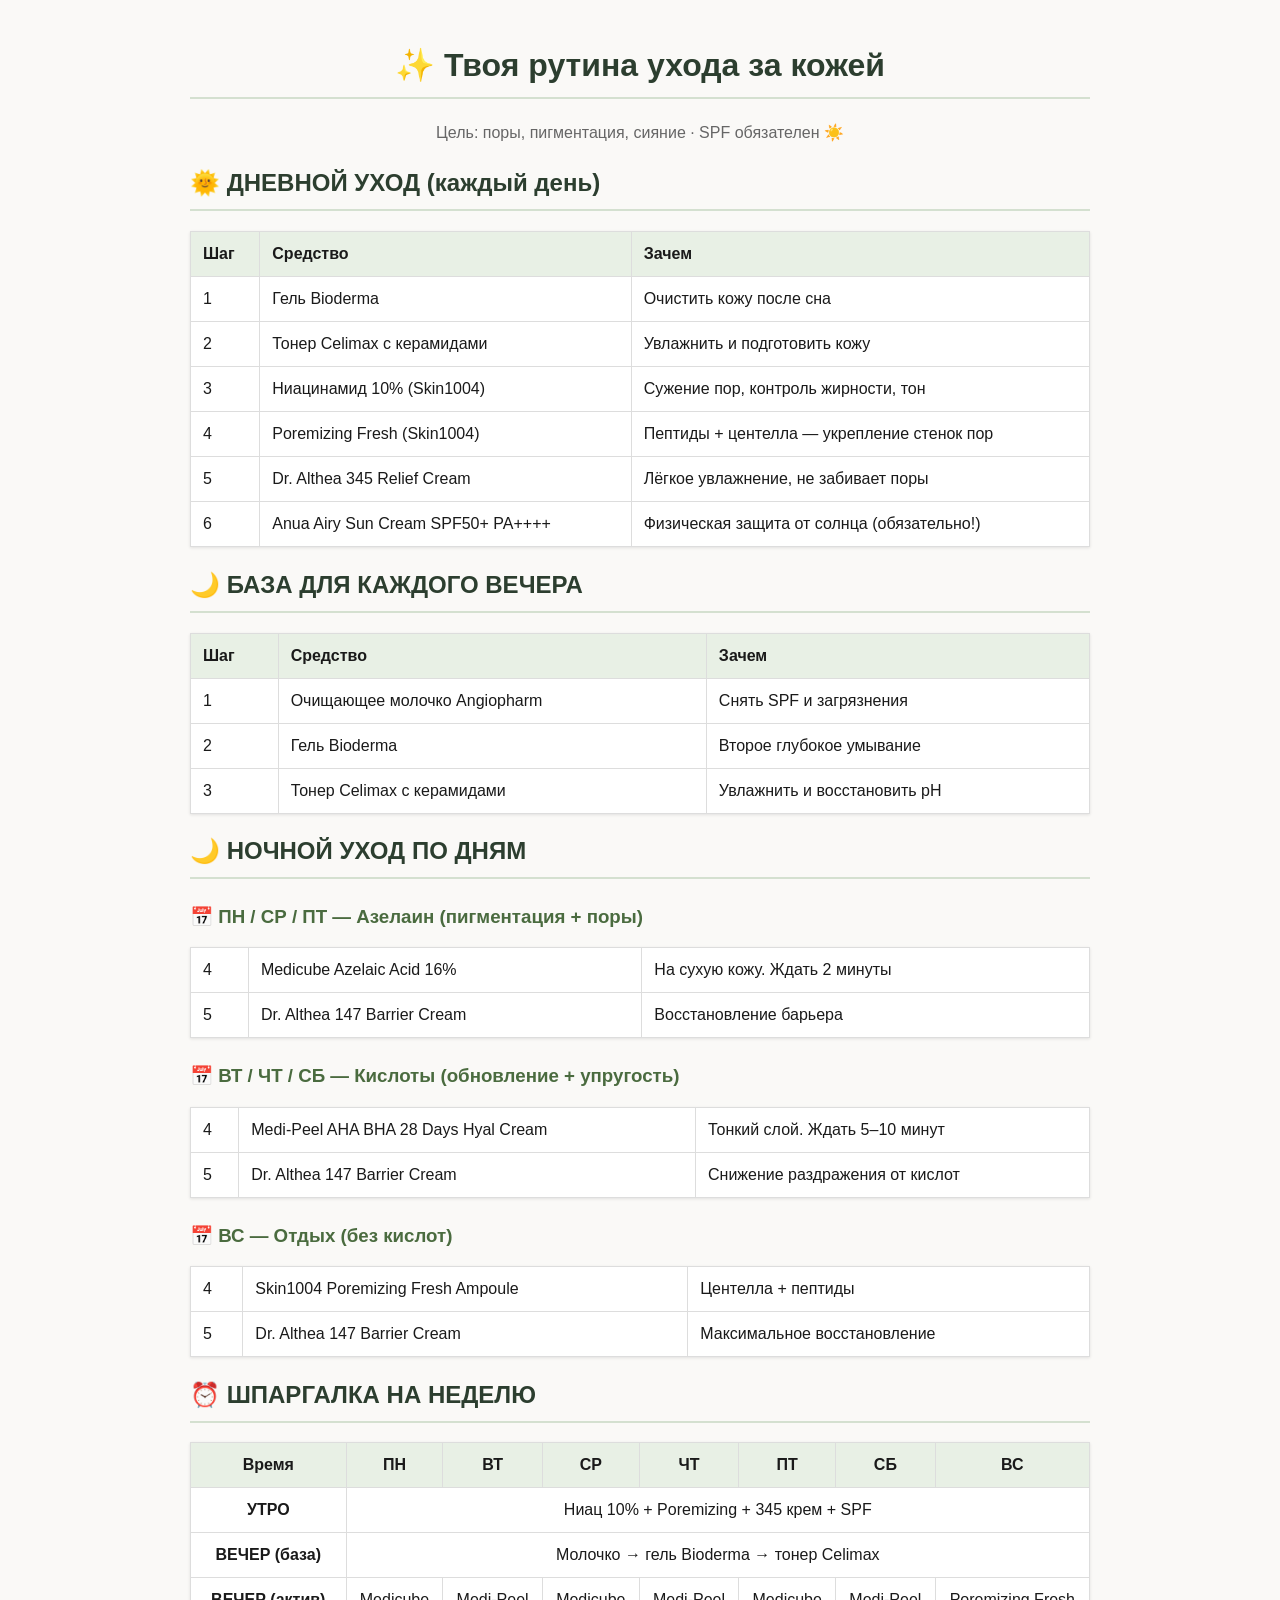
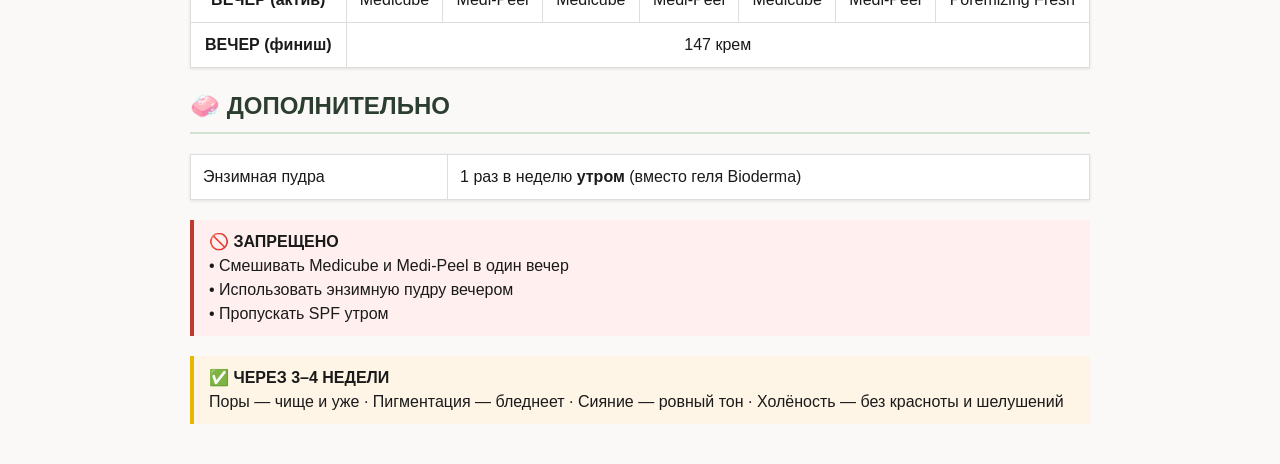
==== index.html @ e7c3cee1 "Create index.html" ====
<!DOCTYPE html>
<html lang="ru">
<head>
    <meta charset="UTF-8">
    <meta name="viewport" content="width=device-width, initial-scale=1.0">
    <title>Твой уход за кожей</title>
    <style>
        body {
            font-family: -apple-system, BlinkMacSystemFont, 'Segoe UI', Roboto, sans-serif;
            max-width: 900px;
            margin: 0 auto;
            padding: 20px;
            background: #faf9f7;
            color: #1a1a1a;
            line-height: 1.5;
        }
        h1, h2 {
            color: #2c3e2f;
            border-bottom: 2px solid #d4e0d0;
            padding-bottom: 8px;
        }
        h1 {
            text-align: center;
        }
        h3 {
            margin: 24px 0 12px 0;
            color: #4a6b3f;
        }
        table {
            width: 100%;
            border-collapse: collapse;
            background: white;
            margin: 16px 0;
            box-shadow: 0 1px 3px rgba(0,0,0,0.1);
        }
        th, td {
            border: 1px solid #ddd;
            padding: 10px 12px;
            text-align: left;
            vertical-align: top;
        }
        th {
            background-color: #e8f0e5;
            font-weight: 600;
        }
        .day-table th, .day-table td {
            text-align: center;
        }
        .badge {
            background: #2c3e2f;
            color: white;
            padding: 2px 8px;
            border-radius: 20px;
            font-size: 12px;
            display: inline-block;
            margin: 4px 0;
        }
        .highlight {
            background: #fef5e7;
            border-left: 4px solid #e6b800;
            padding: 10px 15px;
            margin: 20px 0;
        }
        .warning {
            background: #ffefef;
            border-left: 4px solid #c0392b;
            padding: 10px 15px;
            margin: 20px 0;
        }
        @media (max-width: 600px) {
            body {
                padding: 12px;
            }
            th, td {
                padding: 6px 8px;
                font-size: 12px;
            }
        }
    </style>
</head>
<body>

<h1>✨ Твоя рутина ухода за кожей</h1>
<p style="text-align: center; color: #666;">Цель: поры, пигментация, сияние · SPF обязателен ☀️</p>

<h2>🌞 ДНЕВНОЙ УХОД (каждый день)</h2>
<table>
    <thead>
        <tr><th>Шаг</th><th>Средство</th><th>Зачем</th></tr>
    </thead>
    <tbody>
        <tr><td>1</td><td>Гель Bioderma</td><td>Очистить кожу после сна</td></tr>
        <tr><td>2</td><td>Тонер Celimax с керамидами</td><td>Увлажнить и подготовить кожу</td></tr>
        <tr><td>3</td><td>Ниацинамид 10% (Skin1004)</td><td>Сужение пор, контроль жирности, тон</td></tr>
        <tr><td>4</td><td>Poremizing Fresh (Skin1004)</td><td>Пептиды + центелла — укрепление стенок пор</td></tr>
        <tr><td>5</td><td>Dr. Althea 345 Relief Cream</td><td>Лёгкое увлажнение, не забивает поры</td></tr>
        <tr><td>6</td><td>Anua Airy Sun Cream SPF50+ PA++++</td><td>Физическая защита от солнца (обязательно!)</td></tr>
    </tbody>
</table>

<h2>🌙 БАЗА ДЛЯ КАЖДОГО ВЕЧЕРА</h2>
<table>
    <thead><tr><th>Шаг</th><th>Средство</th><th>Зачем</th></tr></thead>
    <tbody>
        <tr><td>1</td><td>Очищающее молочко Angiopharm</td><td>Снять SPF и загрязнения</td></tr>
        <tr><td>2</td><td>Гель Bioderma</td><td>Второе глубокое умывание</td></tr>
        <tr><td>3</td><td>Тонер Celimax с керамидами</td><td>Увлажнить и восстановить pH</td></tr>
    </tbody>
</table>

<h2>🌙 НОЧНОЙ УХОД ПО ДНЯМ</h2>

<h3>📅 ПН / СР / ПТ — Азелаин (пигментация + поры)</h3>
<table><tbody><tr><td>4</td><td>Medicube Azelaic Acid 16%</td><td>На сухую кожу. Ждать 2 минуты</td></tr>
<tr><td>5</td><td>Dr. Althea 147 Barrier Cream</td><td>Восстановление барьера</td></tr></tbody></table>

<h3>📅 ВТ / ЧТ / СБ — Кислоты (обновление + упругость)</h3>
<table><tbody><tr><td>4</td><td>Medi-Peel AHA BHA 28 Days Hyal Cream</td><td>Тонкий слой. Ждать 5–10 минут</td></tr>
<tr><td>5</td><td>Dr. Althea 147 Barrier Cream</td><td>Снижение раздражения от кислот</td></tr></tbody></table>

<h3>📅 ВС — Отдых (без кислот)</h3>
<table><tbody><tr><td>4</td><td>Skin1004 Poremizing Fresh Ampoule</td><td>Центелла + пептиды</td></tr>
<tr><td>5</td><td>Dr. Althea 147 Barrier Cream</td><td>Максимальное восстановление</td></tr></tbody></table>

<h2>⏰ ШПАРГАЛКА НА НЕДЕЛЮ</h2>
<table class="day-table">
    <thead><tr><th>Время</th><th>ПН</th><th>ВТ</th><th>СР</th><th>ЧТ</th><th>ПТ</th><th>СБ</th><th>ВС</th></tr></thead>
    <tbody>
        <tr><td><strong>УТРО</strong></td><td colspan="7">Ниац 10% + Poremizing + 345 крем + SPF</td></tr>
        <tr><td><strong>ВЕЧЕР (база)</strong></td><td colspan="7">Молочко → гель Bioderma → тонер Celimax</td></tr>
        <tr><td><strong>ВЕЧЕР (актив)</strong></td><td>Medicube</td><td>Medi-Peel</td><td>Medicube</td><td>Medi-Peel</td><td>Medicube</td><td>Medi-Peel</td><td>Poremizing Fresh</td></tr>
        <tr><td><strong>ВЕЧЕР (финиш)</strong></td><td colspan="7">147 крем</td></tr>
    </tbody>
</table>

<h2>🧼 ДОПОЛНИТЕЛЬНО</h2>
<table><tbody><tr><td>Энзимная пудра</td><td>1 раз в неделю <strong>утром</strong> (вместо геля Bioderma)</td></tr></tbody></table>

<div class="warning">
    <strong>🚫 ЗАПРЕЩЕНО</strong><br>
    • Смешивать Medicube и Medi-Peel в один вечер<br>
    • Использовать энзимную пудру вечером<br>
    • Пропускать SPF утром
</div>

<div class="highlight">
    <strong>✅ ЧЕРЕЗ 3–4 НЕДЕЛИ</strong><br>
    Поры — чище и уже · Пигментация — бледнеет · Сияние — ровный тон · Холёность — без красноты и шелушений
</div>

</body>
</html>
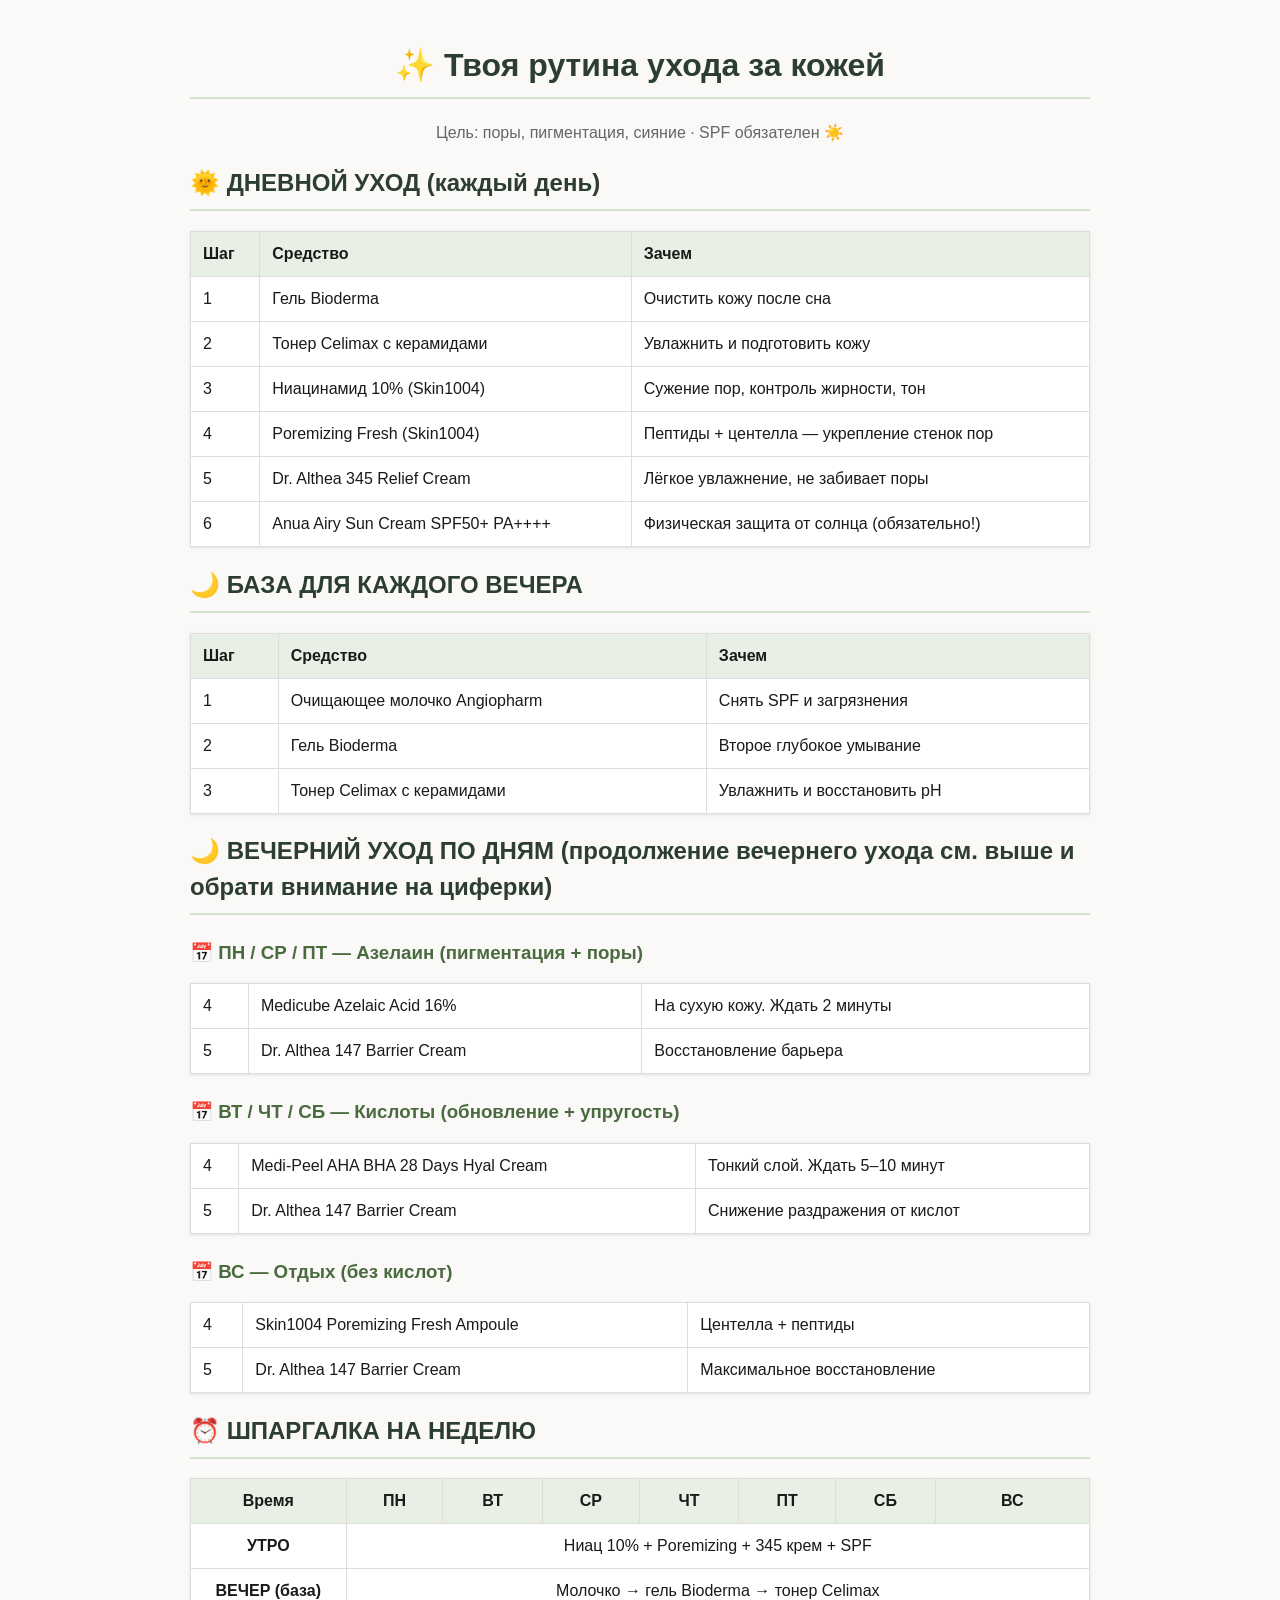
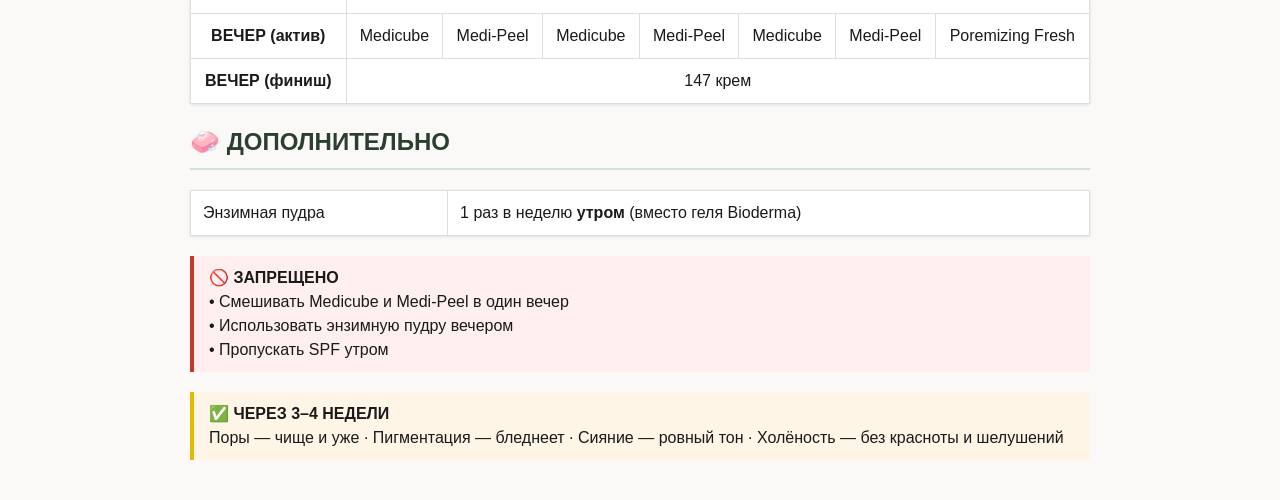
==== commit 204a638c: "Update index.html" ====
--- a/index.html
+++ b/index.html
@@ -108,7 +108,7 @@
     </tbody>
 </table>
 
-<h2>🌙 НОЧНОЙ УХОД ПО ДНЯМ</h2>
+<h2>🌙 ВЕЧЕРНИЙ УХОД ПО ДНЯМ (продолжение вечернего ухода см. выше и обрати внимание на циферки)</h2>
 
 <h3>📅 ПН / СР / ПТ — Азелаин (пигментация + поры)</h3>
 <table><tbody><tr><td>4</td><td>Medicube Azelaic Acid 16%</td><td>На сухую кожу. Ждать 2 минуты</td></tr>
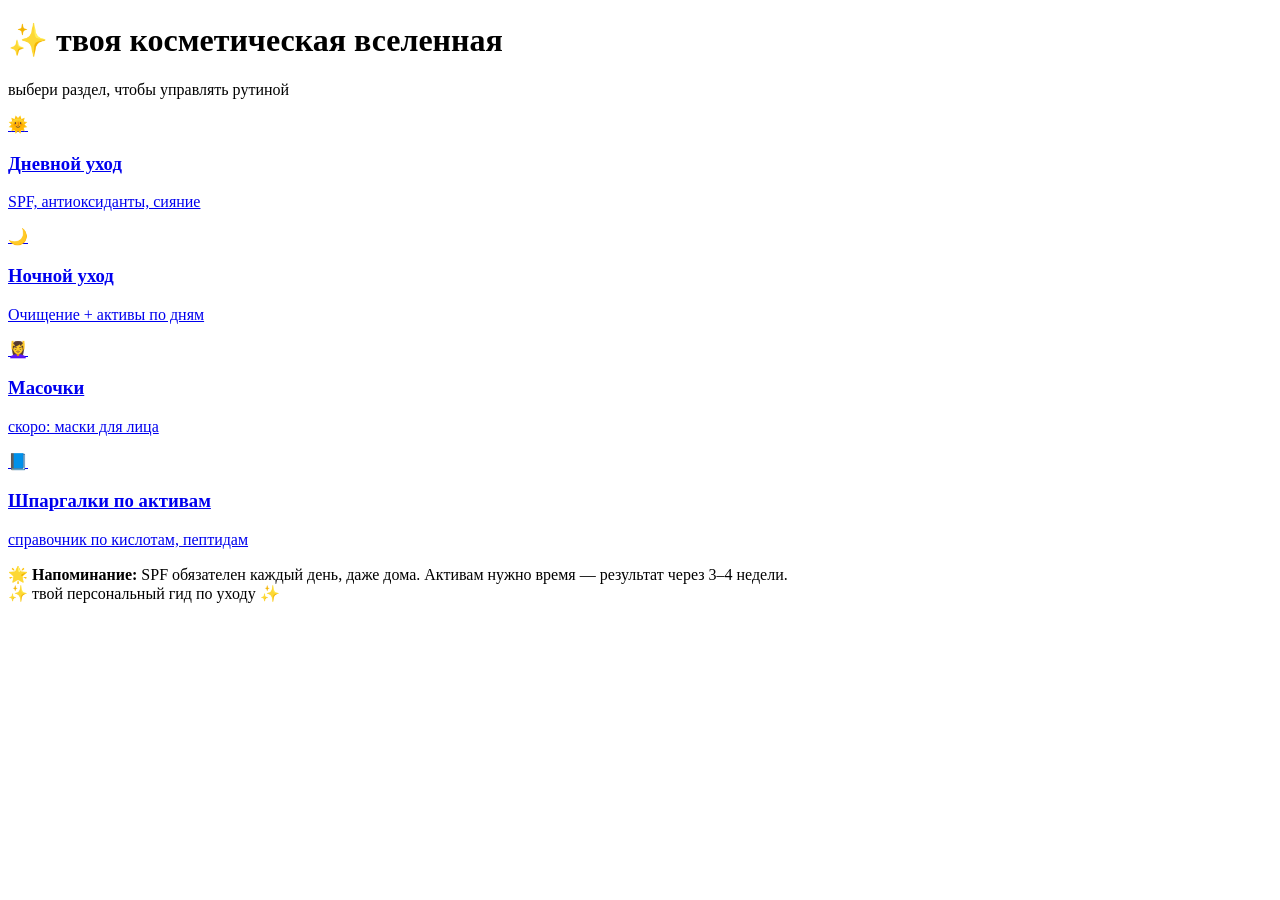
==== commit afa1cc2d: "Update index.html" ====
--- a/index.html
+++ b/index.html
@@ -3,150 +3,44 @@
 <head>
     <meta charset="UTF-8">
     <meta name="viewport" content="width=device-width, initial-scale=1.0">
-    <title>Твой уход за кожей</title>
-    <style>
-        body {
-            font-family: -apple-system, BlinkMacSystemFont, 'Segoe UI', Roboto, sans-serif;
-            max-width: 900px;
-            margin: 0 auto;
-            padding: 20px;
-            background: #faf9f7;
-            color: #1a1a1a;
-            line-height: 1.5;
-        }
-        h1, h2 {
-            color: #2c3e2f;
-            border-bottom: 2px solid #d4e0d0;
-            padding-bottom: 8px;
-        }
-        h1 {
-            text-align: center;
-        }
-        h3 {
-            margin: 24px 0 12px 0;
-            color: #4a6b3f;
-        }
-        table {
-            width: 100%;
-            border-collapse: collapse;
-            background: white;
-            margin: 16px 0;
-            box-shadow: 0 1px 3px rgba(0,0,0,0.1);
-        }
-        th, td {
-            border: 1px solid #ddd;
-            padding: 10px 12px;
-            text-align: left;
-            vertical-align: top;
-        }
-        th {
-            background-color: #e8f0e5;
-            font-weight: 600;
-        }
-        .day-table th, .day-table td {
-            text-align: center;
-        }
-        .badge {
-            background: #2c3e2f;
-            color: white;
-            padding: 2px 8px;
-            border-radius: 20px;
-            font-size: 12px;
-            display: inline-block;
-            margin: 4px 0;
-        }
-        .highlight {
-            background: #fef5e7;
-            border-left: 4px solid #e6b800;
-            padding: 10px 15px;
-            margin: 20px 0;
-        }
-        .warning {
-            background: #ffefef;
-            border-left: 4px solid #c0392b;
-            padding: 10px 15px;
-            margin: 20px 0;
-        }
-        @media (max-width: 600px) {
-            body {
-                padding: 12px;
-            }
-            th, td {
-                padding: 6px 8px;
-                font-size: 12px;
-            }
-        }
-    </style>
+    <title>Главная | Твой уход за кожей</title>
+    <link rel="stylesheet" href="style.css">
 </head>
 <body>
+    <div class="container">
+        <div class="header">
+            <h1>✨ твоя косметическая вселенная</h1>
+            <p class="subtitle">выбери раздел, чтобы управлять рутиной</p>
+        </div>
 
-<h1>✨ Твоя рутина ухода за кожей</h1>
-<p style="text-align: center; color: #666;">Цель: поры, пигментация, сияние · SPF обязателен ☀️</p>
+        <div class="dashboard-grid">
+            <a href="day.html" class="menu-card">
+                <div class="menu-icon">🌞</div>
+                <h3>Дневной уход</h3>
+                <p>SPF, антиоксиданты, сияние</p>
+            </a>
+            <a href="night.html" class="menu-card">
+                <div class="menu-icon">🌙</div>
+                <h3>Ночной уход</h3>
+                <p>Очищение + активы по дням</p>
+            </a>
+            <a href="masks.html" class="menu-card">
+                <div class="menu-icon">💆‍♀️</div>
+                <h3>Масочки</h3>
+                <p>скоро: маски для лица</p>
+            </a>
+            <a href="cheatsheets.html" class="menu-card">
+                <div class="menu-icon">📘</div>
+                <h3>Шпаргалки по активам</h3>
+                <p>справочник по кислотам, пептидам</p>
+            </a>
+        </div>
 
-<h2>🌞 ДНЕВНОЙ УХОД (каждый день)</h2>
-<table>
-    <thead>
-        <tr><th>Шаг</th><th>Средство</th><th>Зачем</th></tr>
-    </thead>
-    <tbody>
-        <tr><td>1</td><td>Гель Bioderma</td><td>Очистить кожу после сна</td></tr>
-        <tr><td>2</td><td>Тонер Celimax с керамидами</td><td>Увлажнить и подготовить кожу</td></tr>
-        <tr><td>3</td><td>Ниацинамид 10% (Skin1004)</td><td>Сужение пор, контроль жирности, тон</td></tr>
-        <tr><td>4</td><td>Poremizing Fresh (Skin1004)</td><td>Пептиды + центелла — укрепление стенок пор</td></tr>
-        <tr><td>5</td><td>Dr. Althea 345 Relief Cream</td><td>Лёгкое увлажнение, не забивает поры</td></tr>
-        <tr><td>6</td><td>Anua Airy Sun Cream SPF50+ PA++++</td><td>Физическая защита от солнца (обязательно!)</td></tr>
-    </tbody>
-</table>
+        <div class="highlight">
+            🌟 <strong>Напоминание:</strong> SPF обязателен каждый день, даже дома. Активам нужно время — результат через 3–4 недели.
+        </div>
 
-<h2>🌙 БАЗА ДЛЯ КАЖДОГО ВЕЧЕРА</h2>
-<table>
-    <thead><tr><th>Шаг</th><th>Средство</th><th>Зачем</th></tr></thead>
-    <tbody>
-        <tr><td>1</td><td>Очищающее молочко Angiopharm</td><td>Снять SPF и загрязнения</td></tr>
-        <tr><td>2</td><td>Гель Bioderma</td><td>Второе глубокое умывание</td></tr>
-        <tr><td>3</td><td>Тонер Celimax с керамидами</td><td>Увлажнить и восстановить pH</td></tr>
-    </tbody>
-</table>
-
-<h2>🌙 ВЕЧЕРНИЙ УХОД ПО ДНЯМ (продолжение вечернего ухода см. выше и обрати внимание на циферки)</h2>
-
-<h3>📅 ПН / СР / ПТ — Азелаин (пигментация + поры)</h3>
-<table><tbody><tr><td>4</td><td>Medicube Azelaic Acid 16%</td><td>На сухую кожу. Ждать 2 минуты</td></tr>
-<tr><td>5</td><td>Dr. Althea 147 Barrier Cream</td><td>Восстановление барьера</td></tr></tbody></table>
-
-<h3>📅 ВТ / ЧТ / СБ — Кислоты (обновление + упругость)</h3>
-<table><tbody><tr><td>4</td><td>Medi-Peel AHA BHA 28 Days Hyal Cream</td><td>Тонкий слой. Ждать 5–10 минут</td></tr>
-<tr><td>5</td><td>Dr. Althea 147 Barrier Cream</td><td>Снижение раздражения от кислот</td></tr></tbody></table>
-
-<h3>📅 ВС — Отдых (без кислот)</h3>
-<table><tbody><tr><td>4</td><td>Skin1004 Poremizing Fresh Ampoule</td><td>Центелла + пептиды</td></tr>
-<tr><td>5</td><td>Dr. Althea 147 Barrier Cream</td><td>Максимальное восстановление</td></tr></tbody></table>
-
-<h2>⏰ ШПАРГАЛКА НА НЕДЕЛЮ</h2>
-<table class="day-table">
-    <thead><tr><th>Время</th><th>ПН</th><th>ВТ</th><th>СР</th><th>ЧТ</th><th>ПТ</th><th>СБ</th><th>ВС</th></tr></thead>
-    <tbody>
-        <tr><td><strong>УТРО</strong></td><td colspan="7">Ниац 10% + Poremizing + 345 крем + SPF</td></tr>
-        <tr><td><strong>ВЕЧЕР (база)</strong></td><td colspan="7">Молочко → гель Bioderma → тонер Celimax</td></tr>
-        <tr><td><strong>ВЕЧЕР (актив)</strong></td><td>Medicube</td><td>Medi-Peel</td><td>Medicube</td><td>Medi-Peel</td><td>Medicube</td><td>Medi-Peel</td><td>Poremizing Fresh</td></tr>
-        <tr><td><strong>ВЕЧЕР (финиш)</strong></td><td colspan="7">147 крем</td></tr>
-    </tbody>
-</table>
-
-<h2>🧼 ДОПОЛНИТЕЛЬНО</h2>
-<table><tbody><tr><td>Энзимная пудра</td><td>1 раз в неделю <strong>утром</strong> (вместо геля Bioderma)</td></tr></tbody></table>
-
-<div class="warning">
-    <strong>🚫 ЗАПРЕЩЕНО</strong><br>
-    • Смешивать Medicube и Medi-Peel в один вечер<br>
-    • Использовать энзимную пудру вечером<br>
-    • Пропускать SPF утром
-</div>
-
-<div class="highlight">
-    <strong>✅ ЧЕРЕЗ 3–4 НЕДЕЛИ</strong><br>
-    Поры — чище и уже · Пигментация — бледнеет · Сияние — ровный тон · Холёность — без красноты и шелушений
-</div>
-
+        <footer>✨ твой персональный гид по уходу ✨</footer>
+    </div>
 </body>
 </html>
